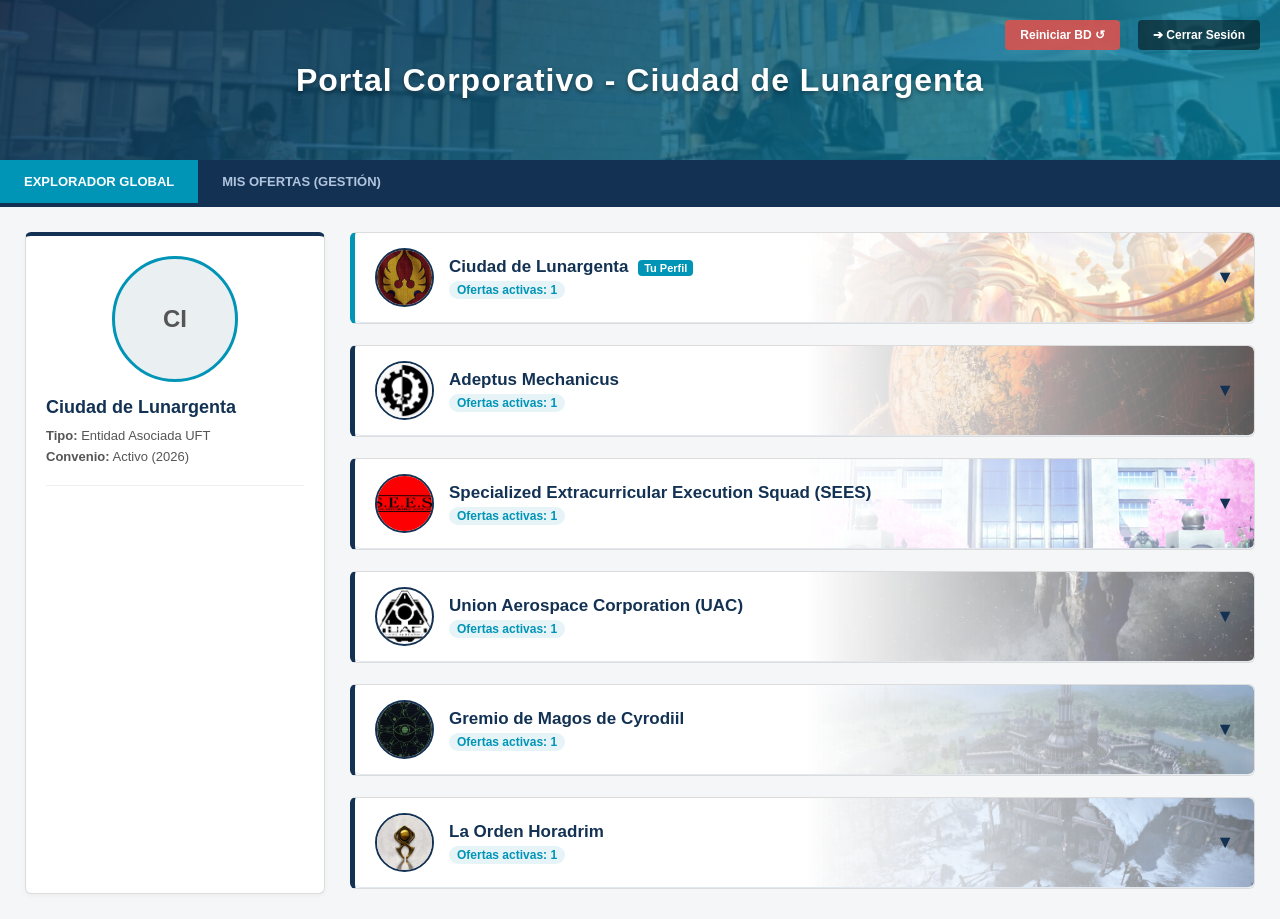
==== empresa.html @ 24a8dab1 "Reestructuración y panel de empresas funcional" ====
<!DOCTYPE html>
<html lang="es">
<head>
    <meta charset="UTF-8">
    <meta name="viewport" content="width=device-width, initial-scale=1.0">
    <title>Finis Trabaja - Panel de Empresa</title>
    <link rel="icon" type="image/png" href="images/favicon.png">
    <link <link rel="stylesheet" href="css/style.css">
</head>
<body>

    <header class="main-header">
        <div class="banner-container">
            <img src="images/banner-uft.png" alt="Universidad Finis Terrae" class="banner-img">
            <h1 id="tituloEmpresaHeader">Finis Trabaja - Panel Corporativo</h1>
            
            <button onclick="const sesionGuardada = sessionStorage.getItem('empresaLogueada'); localStorage.clear(); sessionStorage.clear(); if(sesionGuardada) sessionStorage.setItem('empresaLogueada', sesionGuardada); alert('Base de Datos simulada restaurada a los valores de fábrica.'); window.location.reload();" style="position: absolute; right: 160px; top: 20px; color: white; background: rgba(217, 83, 79, 0.9); padding: 8px 15px; border-radius: 4px; border: none; cursor: pointer; font-size: 12px; font-weight: bold; z-index: 10;">Reiniciar BD ↺</button>
            <a href="index.html" style="position: absolute; right: 20px; top: 20px; color: white; background: rgba(0,0,0,0.5); padding: 8px 15px; border-radius: 4px; text-decoration: none; font-size: 12px; font-weight: bold; z-index: 10;">➔ Cerrar Sesión</a>
        </div>
        <nav class="tab-navigation">
            <button id="btnTabGlobal" class="tab-button active" onclick="cambiarSeccionEmpresa('global')">EXPLORADOR GLOBAL</button>
            <button id="btnTabMisOfertas" class="tab-button" onclick="cambiarSeccionEmpresa('propias')">MIS OFERTAS (GESTIÓN)</button>
        </nav>
    </header>

    <div class="main-container">
        <aside class="profile-sidebar">
            <div id="empresaAvatar" class="profile-avatar" style="font-size: 24px;">EMP</div>
            <div class="profile-info">
                <h2 id="nombreEmpresaSidebar">Cargando Empresa...</h2>
                <p><strong>Tipo:</strong> Entidad Asociada UFT</p>
                <p><strong>Convenio:</strong> Activo (2026)</p>
            </div>
        </aside>

        <main class="offers-content" id="contenedorEmpresaDinamico" style="width: 100%; display: flex; flex-direction: column; gap: 16px;"></main>
    </div>

    <script src="js/db.js"></script>
    <script src="js/empresa.js"></script>
</body>
</html>
---- css/style.css ----
/* ==========================================================================
   CONFIGURACIÓN GENERAL
   ========================================================================== */
body {
    font-family: 'Segoe UI', Tahoma, Geneva, Verdana, sans-serif;
    margin: 0;
    padding: 0;
    background-color: #f4f6f8;
}

/* ==========================================================================
   1. BANNER SUPERIOR DE LA UNIVERSIDAD
   ========================================================================== */
.main-header {
    background-color: #fff;
    border-bottom: 4px solid #133253; /* Azul Marino UFT */
    width: 100%;
}

.banner-container {
    position: relative;
    width: 100%;
    height: 160px;
    background-color: #133253;
    overflow: hidden;
    display: flex;
    align-items: center;
    justify-content: center;
}

.banner-img {
    position: absolute;
    top: 0;
    left: 0;
    width: 100%;
    height: 100%;
    object-fit: cover;
    object-position: center;
}

.banner-container::after {
    content: '';
    position: absolute;
    top: 0;
    left: 0;
    width: 100%;
    height: 100%;
    background: linear-gradient(135deg, rgba(19, 50, 83, 0.85), rgba(0, 148, 182, 0.7));
    z-index: 1;
}

.banner-container h1 {
    position: relative;
    z-index: 2;
    color: white;
    font-size: 32px;
    font-weight: bold;
    text-shadow: 0 2px 4px rgba(0,0,0,0.4);
    margin: 0;
    letter-spacing: 1px;
}

/* Navegación por pestañas */
.tab-navigation {
    display: flex;
    background-color: #133253;
    width: 100%;
}

.tab-button {
    background: none;
    border: none;
    color: #b0c4de;
    padding: 14px 24px;
    font-size: 13px;
    font-weight: bold;
    cursor: pointer;
    transition: background 0.2s, color 0.2s;
}

.tab-button:hover {
    background-color: #1a446c;
    color: #fff;
}

.tab-button.active {
    background-color: #0094b6; /* Turquesa E-Finis */
    color: white;
}

/* ==========================================================================
   2. DISTRIBUCIÓN DEL PANEL (GRILLA GENERAL)
   ========================================================================== */
.main-container {
    display: grid;
    grid-template-columns: 300px 1fr;
    gap: 25px;
    padding: 25px;
    max-width: 1400px;
    margin: 0 auto;
}

/* Barra lateral de perfil */
.profile-sidebar {
    background-color: white;
    border: 1px solid #dcdcdc;
    border-top: 4px solid #133253;
    border-radius: 6px;
    padding: 20px;
    text-align: center;
    box-shadow: 0 2px 4px rgba(0,0,0,0.04);
}

.profile-avatar {
    width: 120px;
    height: 120px;
    border-radius: 50%;
    background-color: #eaeff2;
    border: 3px solid #0094b6;
    margin: 0 auto 15px auto;
    display: flex;
    align-items: center;
    justify-content: center;
    font-weight: bold;
    color: #555;
    font-size: 12px;
}

.profile-info {
    text-align: left;
    border-bottom: 1px solid #edf1f4;
    padding-bottom: 15px;
    margin-bottom: 15px;
}

.profile-info h2 {
    font-size: 18px;
    margin: 0 0 10px 0;
    color: #133253;
}

.profile-info p {
    margin: 6px 0;
    font-size: 13px;
    color: #555;
}

.profile-description {
    text-align: left;
}

.profile-description h3 {
    font-size: 13px;
    color: #0094b6;
    margin: 0 0 6px 0;
    text-transform: uppercase;
}

.profile-description p {
    font-size: 13px;
    color: #666;
    line-height: 1.4;
}

/* ==========================================================================
   3. CONTENEDOR Y NUEVAS TARJETAS DE OFERTAS
   ========================================================================== */
.offers-content {
    display: flex;
    flex-direction: column;
    gap: 16px;
}

.offer-card {
    position: relative; /* Clave para posicionar el fondo absoluto detrás */
    background-color: white;
    border: 1px solid #dcdcdc;
    border-left: 5px solid #0094b6; /* Línea turquesa izquierda */
    border-radius: 6px;
    display: grid;
    grid-template-columns: 160px 1fr; /* 2 Columnas fijas: Logo y Detalles */
    overflow: hidden;
    box-shadow: 0 2px 4px rgba(0,0,0,0.04);
    transition: transform 0.2s, box-shadow 0.2s;
}

.offer-card:hover {
    transform: translateY(-2px);
    box-shadow: 0 4px 8px rgba(0,0,0,0.08);
}

/* NUEVO: El banner colocado como un fondo sutil que se desvanece hacia el centro */
.card-background-banner {
    position: absolute;
    top: 0;
    right: 0;
    width: 50%; /* Cubre la mitad derecha de la tarjeta */
    height: 100%;
    background-size: cover;
    background-position: center;
    z-index: 1;
    opacity: 0.25; /* Súper bajito para que no compita con el texto */
    /* Truco de máscara: Se va desvaneciendo (haciendo transparente) de derecha a izquierda */
    -webkit-mask-image: linear-gradient(to left, rgba(0,0,0,1) 0%, rgba(0,0,0,0) 100%);
    mask-image: linear-gradient(to left, rgba(0,0,0,1) 0%, rgba(0,0,0,0) 100%);
    pointer-events: none; /* Evita que bloquee los clics en los botones */
}

/* CONTENEDOR DEL LOGO (CENTRADITO) */
.company-logo-container {
    display: flex;
    flex-direction: column;
    align-items: center;     /* Centra horizontalmente */
    justify-content: center;    /* Centra verticalmente */
    padding: 20px;
    background-color: rgba(248, 250, 252, 0.8); /* Fondo semi-transparente limpio */
    border-right: 1px solid #e2e8f0;
    text-align: center;
    z-index: 2; /* Por encima del banner */
}

/* LOGO CIRCULAR SOLICITADO */
.company-circular-logo {
    width: 85px;
    height: 85px;
    border-radius: 50%; /* Lo hace perfectamente redondo */
    object-fit: cover;  /* Centra la imagen adentro del círculo sin estirarse */
    border: 3px solid #133253; /* Borde elegante en azul marino */
    background-color: #fff;
    box-shadow: 0 2px 5px rgba(0,0,0,0.1);
}

.company-name-label {
    font-size: 12px;
    font-weight: bold;
    margin-top: 10px;
    color: #133253;
}

/* DETALLES DE LA OFERTA */
.offer-details {
    padding: 20px;
    z-index: 2; /* Garantiza que el texto quede siempre sobre el banner de fondo */
}

.offer-title {
    font-size: 19px;
    margin: 0 0 8px 0;
    color: #133253;
    display: flex;
    align-items: center;
    gap: 10px;
}

.postulants-badge {
    font-size: 11px;
    color: #0094b6;
    background-color: #e6f4f8;
    padding: 3px 9px;
    border-radius: 12px;
    font-weight: 600;
}

.offer-description {
    font-size: 14px;
    color: #333; /* Un pelito más oscuro para máxima legibilidad */
    margin: 0 0 14px 0;
    line-height: 1.5;
    max-width: 85%; /* Evita que el texto choque directamente con el borde derecho del banner */
}

.offer-info-line {
    margin: 5px 0;
    font-size: 13px;
    color: #2d3748;
}

/* BOTONES DE ACCIÓN */
.apply-button {
    margin-top: 12px;
    background-color: #337ab7;
    color: white;
    border: none;
    padding: 9px 18px;
    border-radius: 4px;
    font-weight: bold;
    font-size: 13px;
    cursor: pointer;
    transition: background 0.2s;
}

.apply-button:hover {
    background-color: #245988;
}

.apply-button.btn-success {
    background-color: #28a745 !important;
    cursor: default;
}
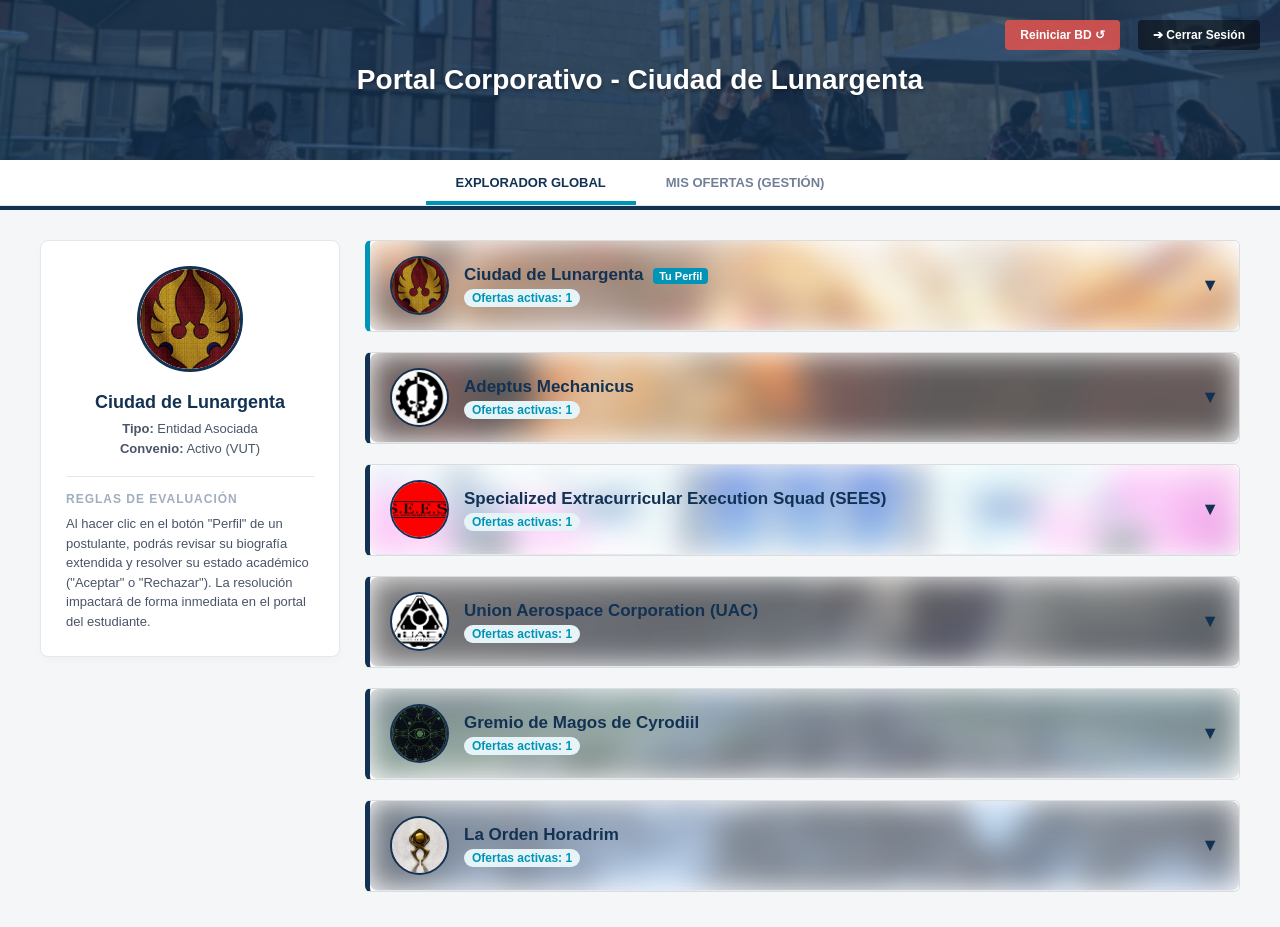
==== commit 1362d19d: "v1.0.0 finalizada y documentada" ====
--- a/empresa.html
+++ b/empresa.html
@@ -5,7 +5,7 @@
     <meta name="viewport" content="width=device-width, initial-scale=1.0">
     <title>Finis Trabaja - Panel de Empresa</title>
     <link rel="icon" type="image/png" href="images/favicon.png">
-    <link <link rel="stylesheet" href="css/style.css">
+    <link rel="stylesheet" href="css/style.css">
 </head>
 <body>
 
@@ -14,9 +14,10 @@
             <img src="images/banner-uft.png" alt="Universidad Finis Terrae" class="banner-img">
             <h1 id="tituloEmpresaHeader">Finis Trabaja - Panel Corporativo</h1>
             
-            <button onclick="const sesionGuardada = sessionStorage.getItem('empresaLogueada'); localStorage.clear(); sessionStorage.clear(); if(sesionGuardada) sessionStorage.setItem('empresaLogueada', sesionGuardada); alert('Base de Datos simulada restaurada a los valores de fábrica.'); window.location.reload();" style="position: absolute; right: 160px; top: 20px; color: white; background: rgba(217, 83, 79, 0.9); padding: 8px 15px; border-radius: 4px; border: none; cursor: pointer; font-size: 12px; font-weight: bold; z-index: 10;">Reiniciar BD ↺</button>
-            <a href="index.html" style="position: absolute; right: 20px; top: 20px; color: white; background: rgba(0,0,0,0.5); padding: 8px 15px; border-radius: 4px; text-decoration: none; font-size: 12px; font-weight: bold; z-index: 10;">➔ Cerrar Sesión</a>
+            <button onclick="const sesionGuardada = sessionStorage.getItem('empresaLogueada'); localStorage.clear(); sessionStorage.clear(); if(sesionGuardada) sessionStorage.setItem('empresaLogueada', sesionGuardada); alert('Base de Datos simulada restaurada a los valores de fábrica.'); window.location.reload();" class="btn-header-action btn-danger-action position-left">Reiniciar BD ↺</button>
+            <a href="index.html" class="btn-header-action btn-dark-action position-right">➔ Cerrar Sesión</a>
         </div>
+        
         <nav class="tab-navigation">
             <button id="btnTabGlobal" class="tab-button active" onclick="cambiarSeccionEmpresa('global')">EXPLORADOR GLOBAL</button>
             <button id="btnTabMisOfertas" class="tab-button" onclick="cambiarSeccionEmpresa('propias')">MIS OFERTAS (GESTIÓN)</button>
@@ -24,16 +25,22 @@
     </header>
 
     <div class="main-container">
+        
         <aside class="profile-sidebar">
-            <div id="empresaAvatar" class="profile-avatar" style="font-size: 24px;">EMP</div>
+            <div id="empresaAvatar" class="profile-avatar circular-avatar">EMP</div>
             <div class="profile-info">
                 <h2 id="nombreEmpresaSidebar">Cargando Empresa...</h2>
-                <p><strong>Tipo:</strong> Entidad Asociada UFT</p>
-                <p><strong>Convenio:</strong> Activo (2026)</p>
+                <p><strong>Tipo:</strong> Entidad Asociada</p>
+                <p><strong>Convenio:</strong> Activo (VUT)</p>
+            </div>
+            <div class="profile-description">
+                <h3>REGLAS DE EVALUACIÓN</h3>
+                <p>Al hacer clic en el botón "Perfil" de un postulante, podrás revisar su biografía extendida y resolver su estado académico ("Aceptar" o "Rechazar"). La resolución impactará de forma inmediata en el portal del estudiante.</p>
             </div>
         </aside>
 
-        <main class="offers-content" id="contenedorEmpresaDinamico" style="width: 100%; display: flex; flex-direction: column; gap: 16px;"></main>
+        <main class="offers-content" id="contenedorEmpresaDinamico">
+            </main>
     </div>
 
     <script src="js/db.js"></script>
--- a/css/style.css
+++ b/css/style.css
@@ -1,19 +1,20 @@
 /* ==========================================================================
-   CONFIGURACIÓN GENERAL
+   CONFIGURACIÓN GENERAL Y RESET
    ========================================================================== */
 body {
     font-family: 'Segoe UI', Tahoma, Geneva, Verdana, sans-serif;
     margin: 0;
     padding: 0;
     background-color: #f4f6f8;
-}
-
-/* ==========================================================================
-   1. BANNER SUPERIOR DE LA UNIVERSIDAD
+    color: #333;
+}
+
+/* ==========================================================================
+   1. COMPONENTES DEL ENCABEZADO INSTITUCIONAL
    ========================================================================== */
 .main-header {
     background-color: #fff;
-    border-bottom: 4px solid #133253; /* Azul Marino UFT */
+    border-bottom: 4px solid #133253; /* Azul Marino Institucional */
     width: 100%;
 }
 
@@ -38,6 +39,7 @@
     object-position: center;
 }
 
+/* Capa de contraste oscuro sobre el banner para asegurar legibilidad del texto */
 .banner-container::after {
     content: '';
     position: absolute;
@@ -45,189 +47,219 @@
     left: 0;
     width: 100%;
     height: 100%;
-    background: linear-gradient(135deg, rgba(19, 50, 83, 0.85), rgba(0, 148, 182, 0.7));
+    background-color: rgba(19, 50, 83, 0.75);
     z-index: 1;
 }
 
-.banner-container h1 {
+.main-header h1 {
     position: relative;
+    color: #fff;
+    font-size: 28px;
+    font-weight: bold;
     z-index: 2;
+    margin: 0;
+    text-shadow: 0 2px 4px rgba(0,0,0,0.4);
+}
+
+/* Acciones Flotantes en el Header */
+.btn-header-action {
+    position: absolute;
+    top: 20px;
     color: white;
-    font-size: 32px;
-    font-weight: bold;
-    text-shadow: 0 2px 4px rgba(0,0,0,0.4);
-    margin: 0;
-    letter-spacing: 1px;
-}
-
-/* Navegación por pestañas */
+    padding: 8px 15px;
+    border-radius: 4px;
+    border: none;
+    cursor: pointer;
+    font-size: 12px;
+    font-weight: bold;
+    z-index: 10;
+    text-decoration: none;
+    transition: background 0.2s;
+}
+.btn-danger-action { background: rgba(217, 83, 79, 0.9); }
+.btn-danger-action:hover { background: rgba(217, 83, 79, 1); }
+.btn-dark-action { background: rgba(0,0,0,0.5); }
+.btn-dark-action:hover { background: rgba(0,0,0,0.7); }
+.position-left { right: 160px; }
+.position-right { right: 20px; }
+
+/* ==========================================================================
+   2. SISTEMA DE PESTAÑAS (TAB NAVIGATION)
+   ========================================================================== */
 .tab-navigation {
     display: flex;
-    background-color: #133253;
-    width: 100%;
+    justify-content: center;
+    background-color: #fff;
+    border-bottom: 1px solid #e2e8f0;
 }
 
 .tab-button {
     background: none;
     border: none;
-    color: #b0c4de;
-    padding: 14px 24px;
+    padding: 15px 30px;
     font-size: 13px;
     font-weight: bold;
+    color: #718096;
     cursor: pointer;
-    transition: background 0.2s, color 0.2s;
+    position: relative;
+    transition: color 0.2s;
 }
 
 .tab-button:hover {
-    background-color: #1a446c;
-    color: #fff;
+    color: #133253;
 }
 
 .tab-button.active {
-    background-color: #0094b6; /* Turquesa E-Finis */
-    color: white;
-}
-
-/* ==========================================================================
-   2. DISTRIBUCIÓN DEL PANEL (GRILLA GENERAL)
+    color: #133253;
+}
+
+/* Indicador lineal inferior para la pestaña activa */
+.tab-button.active::after {
+    content: '';
+    position: absolute;
+    bottom: 0;
+    left: 0;
+    width: 100%;
+    height: 4px;
+    background-color: #0094b6; /* Celeste Corporativo */
+}
+
+/* ==========================================================================
+   3. ARQUITECTURA DEL CONTENEDOR GRID/SIDEBAR
    ========================================================================== */
 .main-container {
     display: grid;
     grid-template-columns: 300px 1fr;
     gap: 25px;
+    max-width: 1200px;
+    margin: 30px auto;
+    padding: 0 20px;
+}
+
+/* Estilos de la Barra Lateral */
+.profile-sidebar {
+    background-color: #fff;
+    border: 1px solid #e2e8f0;
+    border-radius: 8px;
     padding: 25px;
-    max-width: 1400px;
-    margin: 0 auto;
-}
-
-/* Barra lateral de perfil */
-.profile-sidebar {
-    background-color: white;
-    border: 1px solid #dcdcdc;
-    border-top: 4px solid #133253;
-    border-radius: 6px;
-    padding: 20px;
-    text-align: center;
-    box-shadow: 0 2px 4px rgba(0,0,0,0.04);
+    height: fit-content;
+    box-shadow: 0 4px 6px rgba(0,0,0,0.02);
 }
 
 .profile-avatar {
-    width: 120px;
-    height: 120px;
+    width: 100px;
+    height: 100px;
     border-radius: 50%;
-    background-color: #eaeff2;
-    border: 3px solid #0094b6;
-    margin: 0 auto 15px auto;
+    background-color: #e2e8f0;
+    margin: 0 auto 20px auto;
     display: flex;
     align-items: center;
     justify-content: center;
-    font-weight: bold;
-    color: #555;
-    font-size: 12px;
+    color: #718096;
+    font-weight: bold;
+    border: 3px solid #133253;
+}
+
+.circular-avatar {
+    overflow: hidden;
+    padding: 0;
+    background: #fff;
+}
+
+.circular-avatar img {
+    width: 100%;
+    height: 100%;
+    object-fit: cover;
+    display: block;
 }
 
 .profile-info {
-    text-align: left;
-    border-bottom: 1px solid #edf1f4;
+    text-align: center;
+    border-bottom: 1px solid #e2e8f0;
     padding-bottom: 15px;
     margin-bottom: 15px;
 }
 
 .profile-info h2 {
+    margin: 0 0 8px 0;
     font-size: 18px;
-    margin: 0 0 10px 0;
     color: #133253;
 }
 
 .profile-info p {
-    margin: 6px 0;
+    margin: 5px 0;
     font-size: 13px;
-    color: #555;
-}
-
-.profile-description {
-    text-align: left;
+    color: #4a5568;
 }
 
 .profile-description h3 {
-    font-size: 13px;
-    color: #0094b6;
-    margin: 0 0 6px 0;
-    text-transform: uppercase;
+    font-size: 12px;
+    color: #a0aec0;
+    letter-spacing: 1px;
+    margin: 0 0 8px 0;
 }
 
 .profile-description p {
     font-size: 13px;
-    color: #666;
-    line-height: 1.4;
-}
-
-/* ==========================================================================
-   3. CONTENEDOR Y NUEVAS TARJETAS DE OFERTAS
+    color: #4a5568;
+    line-height: 1.5;
+    margin: 0;
+}
+
+/* ==========================================================================
+   4. TARJETAS DE OFERTA Y ACORDEONES (ZONA DINÁMICA)
    ========================================================================== */
 .offers-content {
     display: flex;
     flex-direction: column;
-    gap: 16px;
+    gap: 15px;
 }
 
 .offer-card {
-    position: relative; /* Clave para posicionar el fondo absoluto detrás */
-    background-color: white;
-    border: 1px solid #dcdcdc;
-    border-left: 5px solid #0094b6; /* Línea turquesa izquierda */
-    border-radius: 6px;
+    position: relative;
+    background-color: #fff;
+    border: 1px solid #e2e8f0;
+    border-radius: 8px;
     display: grid;
-    grid-template-columns: 160px 1fr; /* 2 Columnas fijas: Logo y Detalles */
+    grid-template-columns: 180px 1fr;
     overflow: hidden;
-    box-shadow: 0 2px 4px rgba(0,0,0,0.04);
+    box-shadow: 0 4px 6px rgba(0,0,0,0.02);
     transition: transform 0.2s, box-shadow 0.2s;
 }
 
-.offer-card:hover {
-    transform: translateY(-2px);
-    box-shadow: 0 4px 8px rgba(0,0,0,0.08);
-}
-
-/* NUEVO: El banner colocado como un fondo sutil que se desvanece hacia el centro */
+/* Banner decorativo difuminado al interior de las tarjetas */
 .card-background-banner {
     position: absolute;
     top: 0;
-    right: 0;
-    width: 50%; /* Cubre la mitad derecha de la tarjeta */
+    left: 0;
+    width: 100%;
     height: 100%;
     background-size: cover;
     background-position: center;
+    filter: blur(15px);
+    opacity: 0.15;
     z-index: 1;
-    opacity: 0.25; /* Súper bajito para que no compita con el texto */
-    /* Truco de máscara: Se va desvaneciendo (haciendo transparente) de derecha a izquierda */
-    -webkit-mask-image: linear-gradient(to left, rgba(0,0,0,1) 0%, rgba(0,0,0,0) 100%);
-    mask-image: linear-gradient(to left, rgba(0,0,0,1) 0%, rgba(0,0,0,0) 100%);
-    pointer-events: none; /* Evita que bloquee los clics en los botones */
-}
-
-/* CONTENEDOR DEL LOGO (CENTRADITO) */
+    pointer-events: none;
+}
+
 .company-logo-container {
+    background-color: #f8fafc;
+    border-right: 1px solid #e2e8f0;
     display: flex;
     flex-direction: column;
-    align-items: center;     /* Centra horizontalmente */
-    justify-content: center;    /* Centra verticalmente */
+    align-items: center;
+    justify-content: center;
     padding: 20px;
-    background-color: rgba(248, 250, 252, 0.8); /* Fondo semi-transparente limpio */
-    border-right: 1px solid #e2e8f0;
-    text-align: center;
-    z-index: 2; /* Por encima del banner */
-}
-
-/* LOGO CIRCULAR SOLICITADO */
+    z-index: 2;
+}
+
 .company-circular-logo {
-    width: 85px;
-    height: 85px;
-    border-radius: 50%; /* Lo hace perfectamente redondo */
-    object-fit: cover;  /* Centra la imagen adentro del círculo sin estirarse */
-    border: 3px solid #133253; /* Borde elegante en azul marino */
-    background-color: #fff;
-    box-shadow: 0 2px 5px rgba(0,0,0,0.1);
+    width: 70px;
+    height: 70px;
+    border-radius: 50%;
+    object-fit: cover;
+    border: 2px solid #133253;
+    background-color: #fff;
 }
 
 .company-name-label {
@@ -235,65 +267,126 @@
     font-weight: bold;
     margin-top: 10px;
     color: #133253;
-}
-
-/* DETALLES DE LA OFERTA */
+    text-align: center;
+}
+
 .offer-details {
     padding: 20px;
-    z-index: 2; /* Garantiza que el texto quede siempre sobre el banner de fondo */
+    z-index: 2;
 }
 
 .offer-title {
     font-size: 19px;
     margin: 0 0 8px 0;
     color: #133253;
-    display: flex;
-    align-items: center;
-    gap: 10px;
-}
-
-.postulants-badge {
-    font-size: 11px;
-    color: #0094b6;
-    background-color: #e6f4f8;
-    padding: 3px 9px;
-    border-radius: 12px;
-    font-weight: 600;
 }
 
 .offer-description {
     font-size: 14px;
-    color: #333; /* Un pelito más oscuro para máxima legibilidad */
-    margin: 0 0 14px 0;
+    color: #4a5568;
+    margin: 0 0 15px 0;
     line-height: 1.5;
-    max-width: 85%; /* Evita que el texto choque directamente con el borde derecho del banner */
 }
 
 .offer-info-line {
-    margin: 5px 0;
+    font-size: 12px;
+    color: #718096;
+    margin: 0 0 15px 0;
+}
+
+/* Botones de Acción Estándar */
+.apply-button {
+    background-color: #0094b6;
+    color: #fff;
+    border: none;
+    padding: 10px 20px;
     font-size: 13px;
-    color: #2d3748;
-}
-
-/* BOTONES DE ACCIÓN */
-.apply-button {
-    margin-top: 12px;
-    background-color: #337ab7;
-    color: white;
-    border: none;
-    padding: 9px 18px;
+    font-weight: bold;
     border-radius: 4px;
-    font-weight: bold;
-    font-size: 13px;
     cursor: pointer;
-    transition: background 0.2s;
-}
-
-.apply-button:hover {
-    background-color: #245988;
-}
-
-.apply-button.btn-success {
-    background-color: #28a745 !important;
-    cursor: default;
+    transition: background-color 0.2s;
+}
+
+.apply-button:hover:not(:disabled) {
+    background-color: #007a96;
+}
+
+.apply-button:disabled {
+    cursor: not-allowed;
+    opacity: 0.85;
+}
+
+.btn-success { background-color: #28a745 !important; color: white; }
+.btn-danger { background-color: #dc3545 !important; color: white; }
+
+/* ==========================================================================
+   5. COMPONENTES DE LOGIN (INDEX.HTML)
+   ========================================================================== */
+.login-wrapper {
+    display: flex; 
+    justify-content: center; 
+    align-items: center; 
+    min-height: 60vh; 
+    padding: 20px;
+}
+
+.login-card {
+    background-color: white; 
+    border: 1px solid #dcdcdc; 
+    border-top: 4px solid #133253; 
+    border-radius: 6px; 
+    padding: 30px; 
+    width: 100%; 
+    max-width: 450px; 
+    text-align: center; 
+    box-shadow: 0 4px 6px rgba(0,0,0,0.05);
+}
+
+.login-title { color: #133253; margin-top: 0; margin-bottom: 10px; font-size: 22px; }
+.login-subtitle { color: #666; font-size: 14px; margin-bottom: 25px; line-height: 1.4; }
+
+.login-section {
+    background-color: #f9f9f9; 
+    border: 1px solid #e2e8f0; 
+    border-radius: 6px; 
+    padding: 15px; 
+    margin-bottom: 20px;
+}
+.border-student { border-left: 4px solid #133253; }
+.border-company { border-left: 4px solid #0094b6; }
+
+.section-title { margin-top: 0; margin-bottom: 5px; font-size: 16px; font-weight: bold; }
+.color-student { color: #133253; }
+.color-company { color: #0094b6; }
+
+.section-desc { margin: 0 0 12px 0; font-size: 13px; color: #666; }
+
+.btn-login {
+    display: block; 
+    text-decoration: none; 
+    color: white; 
+    border: none; 
+    padding: 12px; 
+    font-weight: bold; 
+    border-radius: 4px; 
+    font-size: 14px; 
+    cursor: pointer;
+    transition: opacity 0.2s;
+}
+.btn-login:hover { opacity: 0.9; }
+.bg-student { background-color: #133253; }
+.bg-company { background-color: #0094b6; width: 100%; }
+
+.select-group { display: flex; flex-direction: column; gap: 10px; }
+.form-select { width: 100%; padding: 10px; border: 1px solid #ccc; border-radius: 4px; font-size: 14px; }
+
+.btn-reset-link {
+    margin-top: 25px; 
+    background: none; 
+    border: none; 
+    color: #a94442; 
+    cursor: pointer; 
+    font-size: 12px; 
+    font-weight: bold; 
+    text-decoration: underline;
 }
